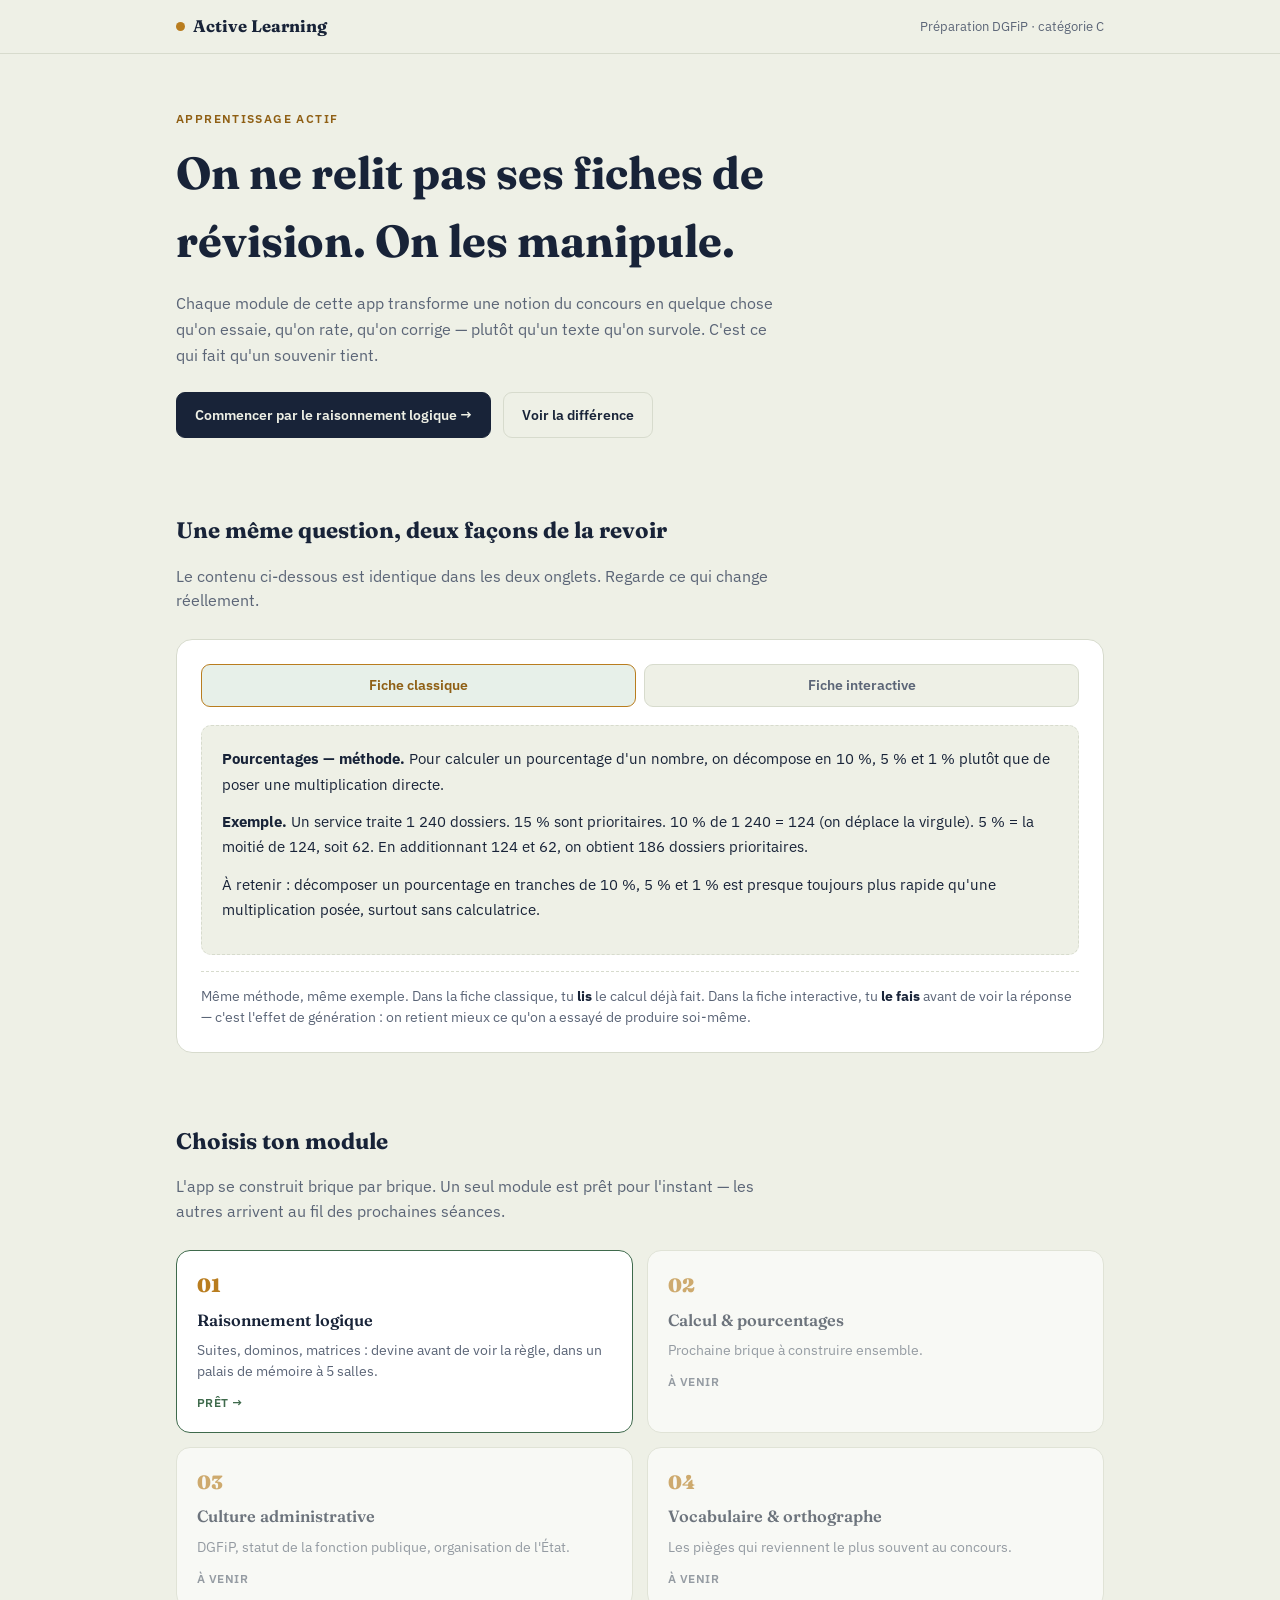
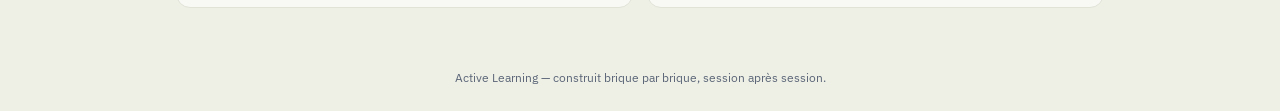
==== index.html @ bb8fb8f9 "Ajoute la page d'accueil et migre le module raisonnement logique Première brique de l'app : accueil " ====
<!doctype html>
<html lang="fr">
<head>
<meta charset="UTF-8">
<meta name="viewport" content="width=device-width, initial-scale=1.0">
<title>Active Learning — Préparation DGFiP catégorie C</title>
<link rel="stylesheet" href="https://fonts.googleapis.com/css2?family=Fraunces:opsz,wght@9..144,600;9..144,900&family=IBM+Plex+Sans:wght@400;500;600&family=IBM+Plex+Mono:wght@500;600&display=swap">
<link rel="stylesheet" href="styles/base.css">
<style>
  .hero{padding-block:56px 40px;}
  .eyebrow{font-size:.72rem; letter-spacing:.12em; text-transform:uppercase; color:var(--gold-deep); font-weight:600;}
  .hero h1{font-size:clamp(2rem,5vw,2.8rem); margin-block:12px 14px; font-weight:700;}
  .hero p{color:var(--ink-soft); max-width:60ch; font-size:1.02rem; line-height:1.6; margin-bottom:24px;}
  .hero-actions{display:flex; gap:12px; flex-wrap:wrap;}

  section{padding-block:36px;}
  section > h2{font-size:1.4rem; margin-bottom:8px;}
  section > .lead{color:var(--ink-soft); max-width:62ch; margin-bottom:26px; line-height:1.55;}

  /* ---- démonstration interactive ---- */
  .demo{background:var(--raised); border:1px solid var(--line); border-radius:16px; padding:24px;}
  .demo-tabs{display:flex; gap:8px; margin-bottom:18px;}
  .demo-tab{
    flex:1; text-align:center; padding:10px 12px; border-radius:9px; cursor:pointer;
    font-weight:600; font-size:.88rem; border:1.5px solid var(--line); background:var(--paper); color:var(--ink-soft);
  }
  .demo-tab.active{border-color:var(--gold); color:var(--gold-deep); background:var(--sage-bg);}
  .demo-pane{display:none;}
  .demo-pane.active{display:block;}

  .fiche-classique p{margin:0 0 12px; color:var(--ink); font-size:.96rem; line-height:1.65;}
  .fiche-classique{background:var(--paper); border:1px dashed var(--line); border-radius:10px; padding:20px;}

  .fiche-interactive{background:var(--paper); border:1px solid var(--line); border-radius:10px; padding:20px; display:flex; flex-direction:column; gap:14px;}
  .fiche-interactive .q{font-size:.96rem; line-height:1.55;}
  .fiche-interactive .q b{font-weight:700;}
  .guess-row{display:flex; gap:8px; flex-wrap:wrap;}
  .guess-row input{
    font-family:"IBM Plex Mono",monospace; font-size:1rem; border:1.5px solid var(--line);
    border-radius:8px; padding:9px 12px; width:11ch; background:var(--raised); color:var(--ink);
  }
  .verdict{font-size:.86rem; font-weight:600; border-radius:8px; padding:9px 12px; display:none; align-items:center; gap:8px;}
  .verdict.show{display:flex;}
  .verdict.ok{background:var(--sage-bg); color:var(--sage);}
  .verdict.ko{background:var(--brick-bg); color:var(--brick);}
  .steps-calc{display:none; flex-direction:column; gap:4px; font-family:"IBM Plex Mono",monospace; font-size:.84rem;}
  .steps-calc.show{display:flex;}
  .steps-calc .line{display:flex; justify-content:space-between; gap:12px; border-bottom:1px dotted var(--line); padding-block:3px;}
  .steps-calc .line.total{font-weight:700; color:var(--ink); border-bottom:none;}
  .demo-caption{margin-top:16px; font-size:.86rem; color:var(--ink-soft); border-top:1px dashed var(--line); padding-top:14px;}
  .demo-caption b{color:var(--ink);}

  /* ---- modules ---- */
  .modules{display:grid; grid-template-columns:1fr; gap:14px;}
  @media(min-width:640px){ .modules{grid-template-columns:1fr 1fr;} }
  .module{
    padding:20px; display:flex; flex-direction:column; gap:8px; text-decoration:none; color:inherit;
    transition:border-color .15s;
  }
  .module .m-num{font-family:"Fraunces",serif; font-weight:900; color:var(--gold); font-size:1.2rem;}
  .module h3{font-size:1.02rem; font-weight:600;}
  .module p{margin:0; color:var(--ink-soft); font-size:.88rem; line-height:1.5;}
  .module .status{font-size:.72rem; font-weight:600; letter-spacing:.04em; text-transform:uppercase; margin-top:4px;}
  .module.ready{border-color:var(--sage); cursor:pointer;}
  .module.ready:hover{border-color:var(--gold);}
  .module.ready .status{color:var(--sage);}
  .module.soon{opacity:.6; cursor:default;}
  .module.soon .status{color:var(--ink-soft);}

  footer.note{color:var(--ink-soft); font-size:.78rem; text-align:center; padding-block:24px;}
</style>
</head>
<body>

<header class="app-nav">
  <div class="wrap row">
    <span class="brand"><span class="dot"></span> Active Learning</span>
    <span class="crumb">Préparation DGFiP · catégorie C</span>
  </div>
</header>

<div class="wrap">

  <section class="hero">
    <div class="eyebrow">Apprentissage actif</div>
    <h1>On ne relit pas ses fiches de révision. On les manipule.</h1>
    <p>Chaque module de cette app transforme une notion du concours en quelque chose qu'on essaie, qu'on rate, qu'on corrige — plutôt qu'un texte qu'on survole. C'est ce qui fait qu'un souvenir tient.</p>
    <div class="hero-actions">
      <a class="btn btn-primary" href="raisonnement/index.html">Commencer par le raisonnement logique →</a>
      <a class="btn btn-ghost" href="#demo">Voir la différence</a>
    </div>
  </section>

  <section id="demo">
    <h2>Une même question, deux façons de la revoir</h2>
    <p class="lead">Le contenu ci-dessous est identique dans les deux onglets. Regarde ce qui change réellement.</p>

    <div class="demo">
      <div class="demo-tabs">
        <div class="demo-tab active" id="tab-classique" onclick="showTab('classique')">Fiche classique</div>
        <div class="demo-tab" id="tab-interactive" onclick="showTab('interactive')">Fiche interactive</div>
      </div>

      <div class="demo-pane active" id="pane-classique">
        <div class="fiche-classique">
          <p><strong>Pourcentages — méthode.</strong> Pour calculer un pourcentage d'un nombre, on décompose en 10 %, 5 % et 1 % plutôt que de poser une multiplication directe.</p>
          <p><strong>Exemple.</strong> Un service traite 1 240 dossiers. 15 % sont prioritaires. 10 % de 1 240 = 124 (on déplace la virgule). 5 % = la moitié de 124, soit 62. En additionnant 124 et 62, on obtient 186 dossiers prioritaires.</p>
          <p>À retenir : décomposer un pourcentage en tranches de 10 %, 5 % et 1 % est presque toujours plus rapide qu'une multiplication posée, surtout sans calculatrice.</p>
        </div>
      </div>

      <div class="demo-pane" id="pane-interactive">
        <div class="fiche-interactive">
          <p class="q">Un service traite <b>1 240</b> dossiers ce mois-ci. <b>15 %</b> sont classés prioritaires. Combien de dossiers sont prioritaires ?</p>
          <div class="guess-row">
            <input type="number" id="demo-input" aria-label="Ta réponse" placeholder="?">
            <button class="btn btn-primary" onclick="checkDemo()">Vérifier</button>
          </div>
          <div class="verdict" id="demo-verdict"></div>
          <div class="steps-calc" id="demo-steps">
            <div class="line"><span>10 % de 1 240 (on déplace la virgule)</span><span>124</span></div>
            <div class="line"><span>5 % de 1 240 (moitié de 124)</span><span>62</span></div>
            <div class="line total"><span>15 % = 124 + 62</span><span>186 dossiers</span></div>
          </div>
        </div>
      </div>

      <div class="demo-caption">Même méthode, même exemple. Dans la fiche classique, tu <b>lis</b> le calcul déjà fait. Dans la fiche interactive, tu <b>le fais</b> avant de voir la réponse — c'est l'effet de génération : on retient mieux ce qu'on a essayé de produire soi-même.</div>
    </div>
  </section>

  <section>
    <h2>Choisis ton module</h2>
    <p class="lead">L'app se construit brique par brique. Un seul module est prêt pour l'instant — les autres arrivent au fil des prochaines séances.</p>
    <div class="modules">
      <a class="module card ready" href="raisonnement/index.html">
        <span class="m-num">01</span>
        <h3>Raisonnement logique</h3>
        <p>Suites, dominos, matrices : devine avant de voir la règle, dans un palais de mémoire à 5 salles.</p>
        <span class="status">Prêt →</span>
      </a>
      <div class="module card soon">
        <span class="m-num">02</span>
        <h3>Calcul &amp; pourcentages</h3>
        <p>Prochaine brique à construire ensemble.</p>
        <span class="status">À venir</span>
      </div>
      <div class="module card soon">
        <span class="m-num">03</span>
        <h3>Culture administrative</h3>
        <p>DGFiP, statut de la fonction publique, organisation de l'État.</p>
        <span class="status">À venir</span>
      </div>
      <div class="module card soon">
        <span class="m-num">04</span>
        <h3>Vocabulaire &amp; orthographe</h3>
        <p>Les pièges qui reviennent le plus souvent au concours.</p>
        <span class="status">À venir</span>
      </div>
    </div>
  </section>

</div>

<footer class="note">Active Learning — construit brique par brique, session après session.</footer>

<script>
  function showTab(name){
    document.getElementById('tab-classique').classList.toggle('active', name === 'classique');
    document.getElementById('tab-interactive').classList.toggle('active', name === 'interactive');
    document.getElementById('pane-classique').classList.toggle('active', name === 'classique');
    document.getElementById('pane-interactive').classList.toggle('active', name === 'interactive');
  }
  function checkDemo(){
    var input = document.getElementById('demo-input');
    var val = parseInt(input.value, 10);
    var ok = val === 186;
    var verdict = document.getElementById('demo-verdict');
    verdict.className = 'verdict show ' + (ok ? 'ok' : 'ko');
    verdict.textContent = ok ? 'Exact — 186 dossiers.' : 'Pas tout à fait. Regarde le détail ci-dessous.';
    document.getElementById('demo-steps').classList.add('show');
  }
</script>
</body>
</html>
---- styles/base.css ----
/* Active Learning — design partagé entre toutes les pages de l'app */

:root{
  --paper:#eef0e6;
  --raised:#ffffff;
  --ink:#182338;
  --ink-soft:#5b6577;
  --gold:#b97d1f;
  --gold-deep:#8f5f14;
  --sage:#3f6a4c;
  --sage-bg:#e7f0e9;
  --brick:#a23f2c;
  --brick-bg:#f5e6e2;
  --line:#d7dbcd;
  --focus:#2f4d8f;
}
@media (prefers-color-scheme: dark){
  :root{
    --paper:#12161f;
    --raised:#1b212d;
    --ink:#eef0e6;
    --ink-soft:#9aa3b5;
    --gold:#e0a53f;
    --gold-deep:#f0bc63;
    --sage:#7fc294;
    --sage-bg:#1b2b21;
    --brick:#e88b73;
    --brick-bg:#332019;
    --line:#2b3342;
    --focus:#7fa0e6;
  }
}

*{box-sizing:border-box;}
html,body{margin:0;}
body{
  background:var(--paper);
  color:var(--ink);
  font-family:"IBM Plex Sans",system-ui,sans-serif;
  line-height:1.5;
}
h1,h2,h3{font-family:"Fraunces",Georgia,serif;text-wrap:balance;margin:0;}
.nums{font-family:"IBM Plex Mono",ui-monospace,monospace;font-variant-numeric:tabular-nums;}
img{max-width:100%;}

.wrap{max-width:960px; margin-inline:auto; padding-inline:16px;}

a{color:inherit;}
:focus-visible{outline:2.5px solid var(--focus); outline-offset:2px;}

/* ---- top nav shared across pages ---- */
header.app-nav{
  position:sticky; top:0; z-index:30;
  background:var(--paper);
  border-bottom:1px solid var(--line);
  padding-block:14px;
}
header.app-nav .row{
  display:flex; align-items:center; justify-content:space-between; gap:12px; flex-wrap:wrap;
}
header.app-nav .brand{
  font-family:"Fraunces",serif; font-weight:700; font-size:1.05rem; text-decoration:none; color:var(--ink);
  display:flex; align-items:center; gap:8px;
}
header.app-nav .brand .dot{width:9px;height:9px;border-radius:50%;background:var(--gold);}
header.app-nav .crumb{font-size:.82rem; color:var(--ink-soft); text-decoration:none; display:flex; align-items:center; gap:6px;}
header.app-nav .crumb:hover{color:var(--gold-deep);}

/* ---- shared buttons ---- */
.btn{
  display:inline-flex; align-items:center; gap:8px;
  font-family:"IBM Plex Sans",sans-serif; font-weight:600; font-size:.9rem;
  border-radius:9px; padding:11px 18px; cursor:pointer; text-decoration:none;
  border:1.5px solid transparent;
}
.btn-primary{background:var(--ink); color:var(--paper); border-color:var(--ink);}
.btn-primary:hover{background:var(--gold-deep); border-color:var(--gold-deep);}
.btn-ghost{background:transparent; color:var(--ink); border-color:var(--line);}
.btn-ghost:hover{border-color:var(--gold);}

/* ---- shared card ---- */
.card{
  background:var(--raised); border:1px solid var(--line); border-radius:14px;
}
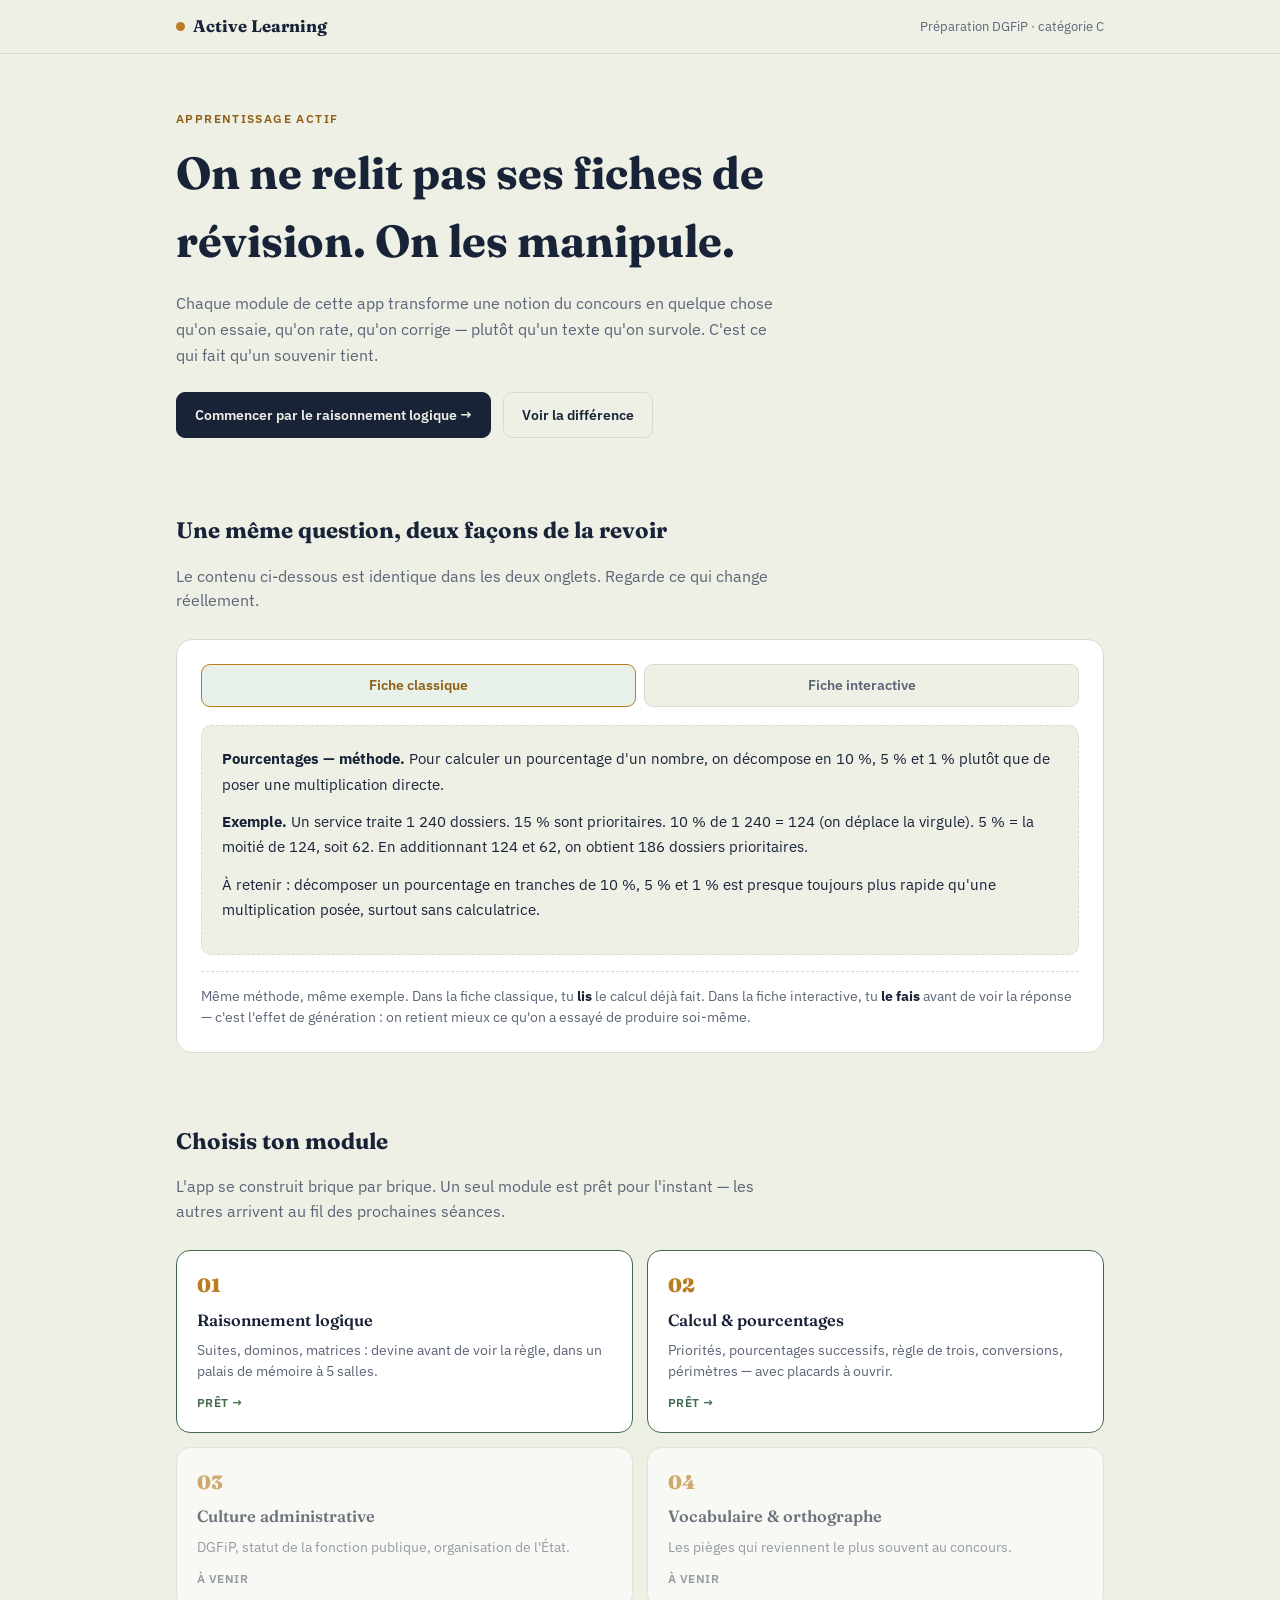
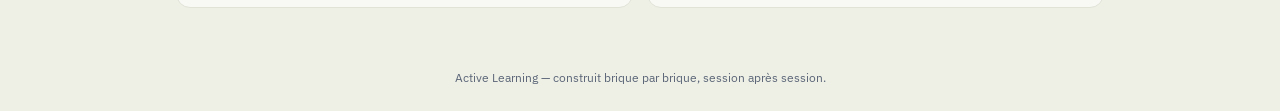
==== commit 5d700f0e: "Ajoute le module Calcul avec placards et micro-interactions Cinq salles (priorités, % successifs, rè" ====
--- a/index.html
+++ b/index.html
@@ -139,12 +139,12 @@
         <p>Suites, dominos, matrices : devine avant de voir la règle, dans un palais de mémoire à 5 salles.</p>
         <span class="status">Prêt →</span>
       </a>
-      <div class="module card soon">
+      <a class="module card ready" href="calcul/index.html">
         <span class="m-num">02</span>
         <h3>Calcul &amp; pourcentages</h3>
-        <p>Prochaine brique à construire ensemble.</p>
-        <span class="status">À venir</span>
-      </div>
+        <p>Priorités, pourcentages successifs, règle de trois, conversions, périmètres — avec placards à ouvrir.</p>
+        <span class="status">Prêt →</span>
+      </a>
       <div class="module card soon">
         <span class="m-num">03</span>
         <h3>Culture administrative</h3>
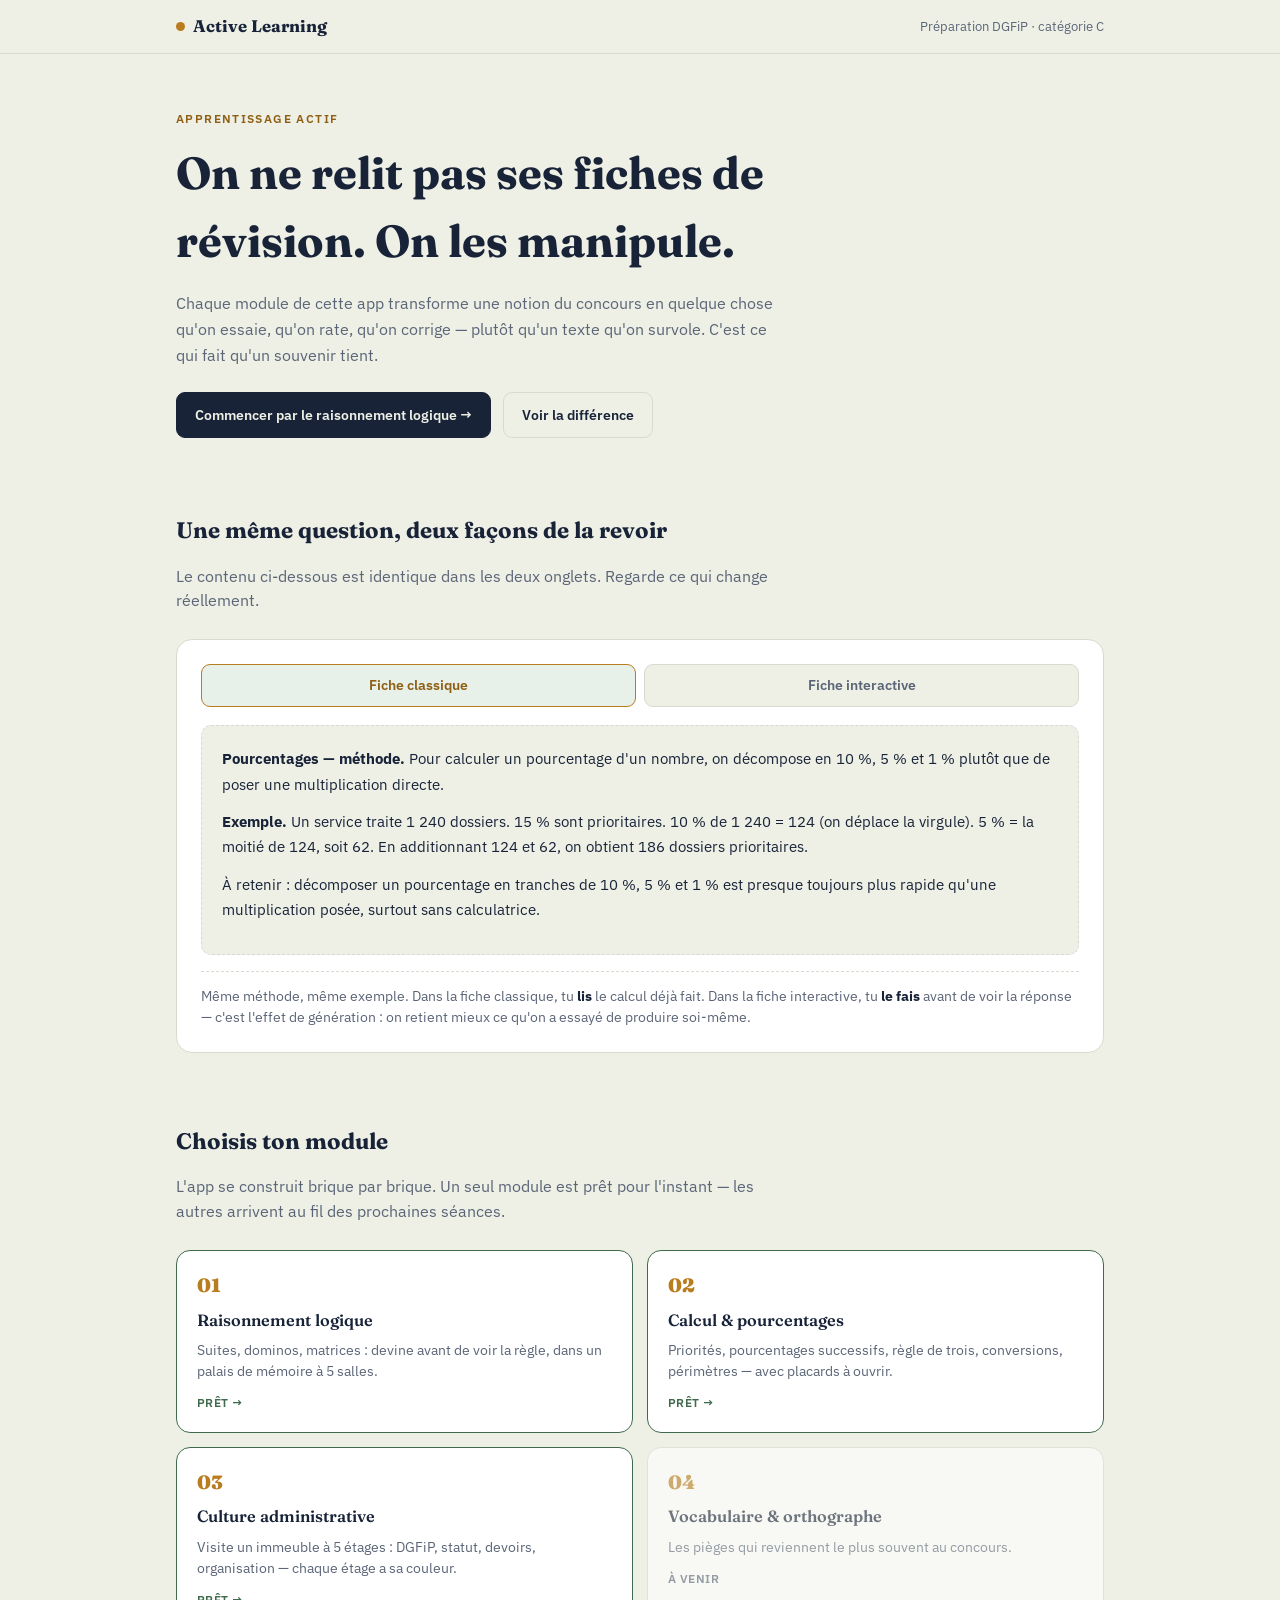
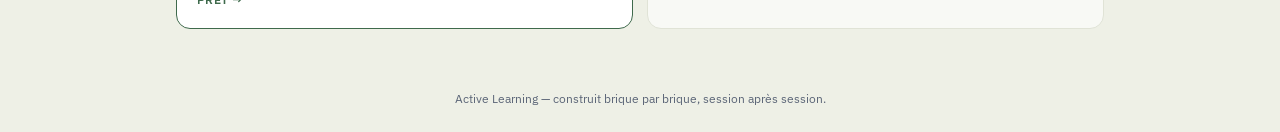
==== commit 8ecfafc1: "Ajoute le module Culture administrative, format immeuble à visiter Rupture volontaire avec le modèle" ====
--- a/index.html
+++ b/index.html
@@ -145,12 +145,12 @@
         <p>Priorités, pourcentages successifs, règle de trois, conversions, périmètres — avec placards à ouvrir.</p>
         <span class="status">Prêt →</span>
       </a>
-      <div class="module card soon">
+      <a class="module card ready" href="culture/index.html">
         <span class="m-num">03</span>
         <h3>Culture administrative</h3>
-        <p>DGFiP, statut de la fonction publique, organisation de l'État.</p>
-        <span class="status">À venir</span>
-      </div>
+        <p>Visite un immeuble à 5 étages : DGFiP, statut, devoirs, organisation — chaque étage a sa couleur.</p>
+        <span class="status">Prêt →</span>
+      </a>
       <div class="module card soon">
         <span class="m-num">04</span>
         <h3>Vocabulaire &amp; orthographe</h3>
--- a/styles/base.css
+++ b/styles/base.css
@@ -13,6 +13,8 @@
   --brick-bg:#f5e6e2;
   --line:#d7dbcd;
   --focus:#2f4d8f;
+  --plum:#6d4a7a;
+  --plum-bg:#ece4ee;
 }
 @media (prefers-color-scheme: dark){
   :root{
@@ -28,6 +30,8 @@
     --brick-bg:#332019;
     --line:#2b3342;
     --focus:#7fa0e6;
+    --plum:#c294d1;
+    --plum-bg:#2a1f30;
   }
 }
 
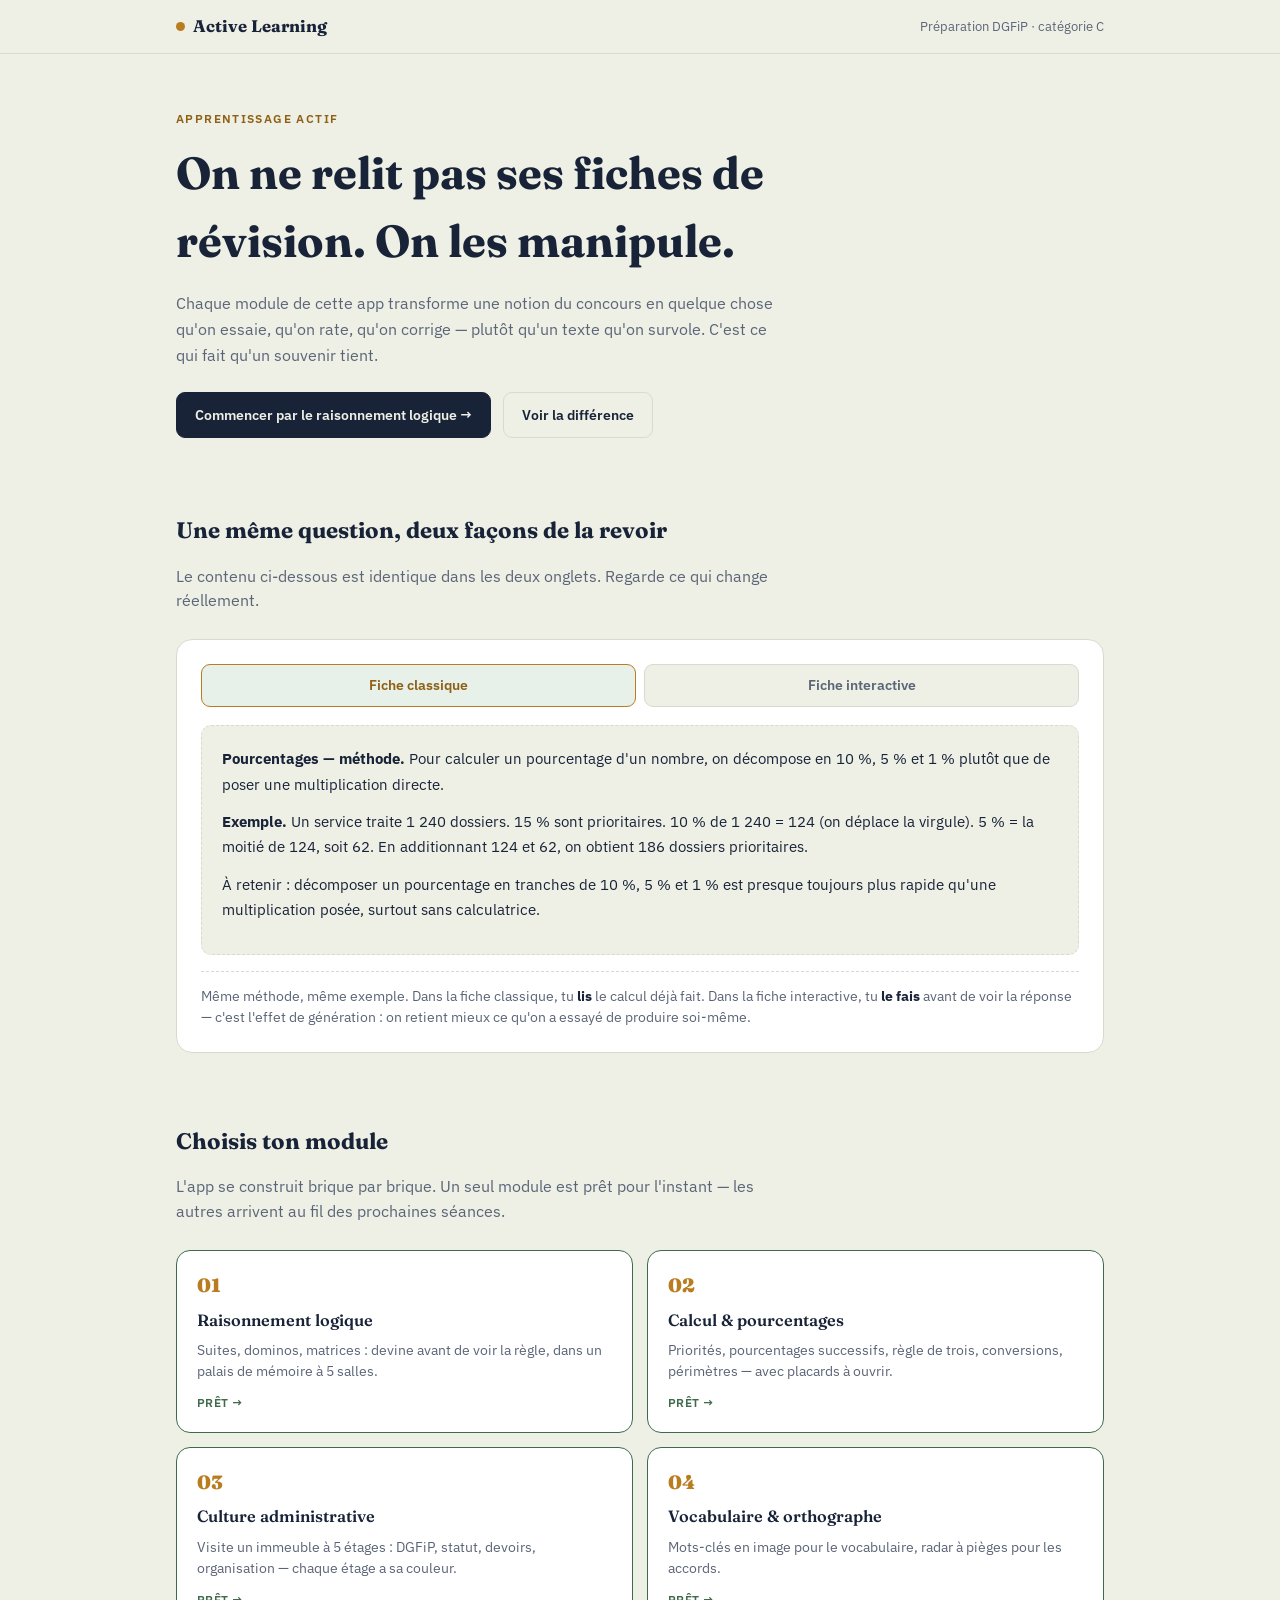
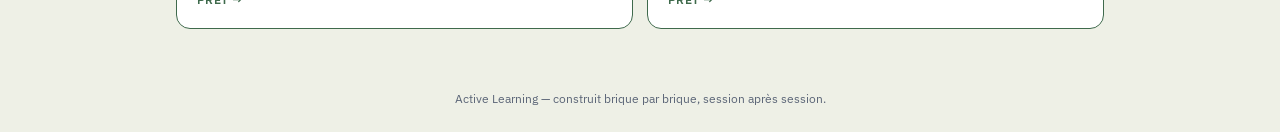
==== commit de90b455: "Ajoute le module Vocabulaire & orthographe Deux ailes avec des techniques distinctes adaptées à chaq" ====
--- a/index.html
+++ b/index.html
@@ -151,12 +151,12 @@
         <p>Visite un immeuble à 5 étages : DGFiP, statut, devoirs, organisation — chaque étage a sa couleur.</p>
         <span class="status">Prêt →</span>
       </a>
-      <div class="module card soon">
+      <a class="module card ready" href="vocabulaire/index.html">
         <span class="m-num">04</span>
         <h3>Vocabulaire &amp; orthographe</h3>
-        <p>Les pièges qui reviennent le plus souvent au concours.</p>
-        <span class="status">À venir</span>
-      </div>
+        <p>Mots-clés en image pour le vocabulaire, radar à pièges pour les accords.</p>
+        <span class="status">Prêt →</span>
+      </a>
     </div>
   </section>
 
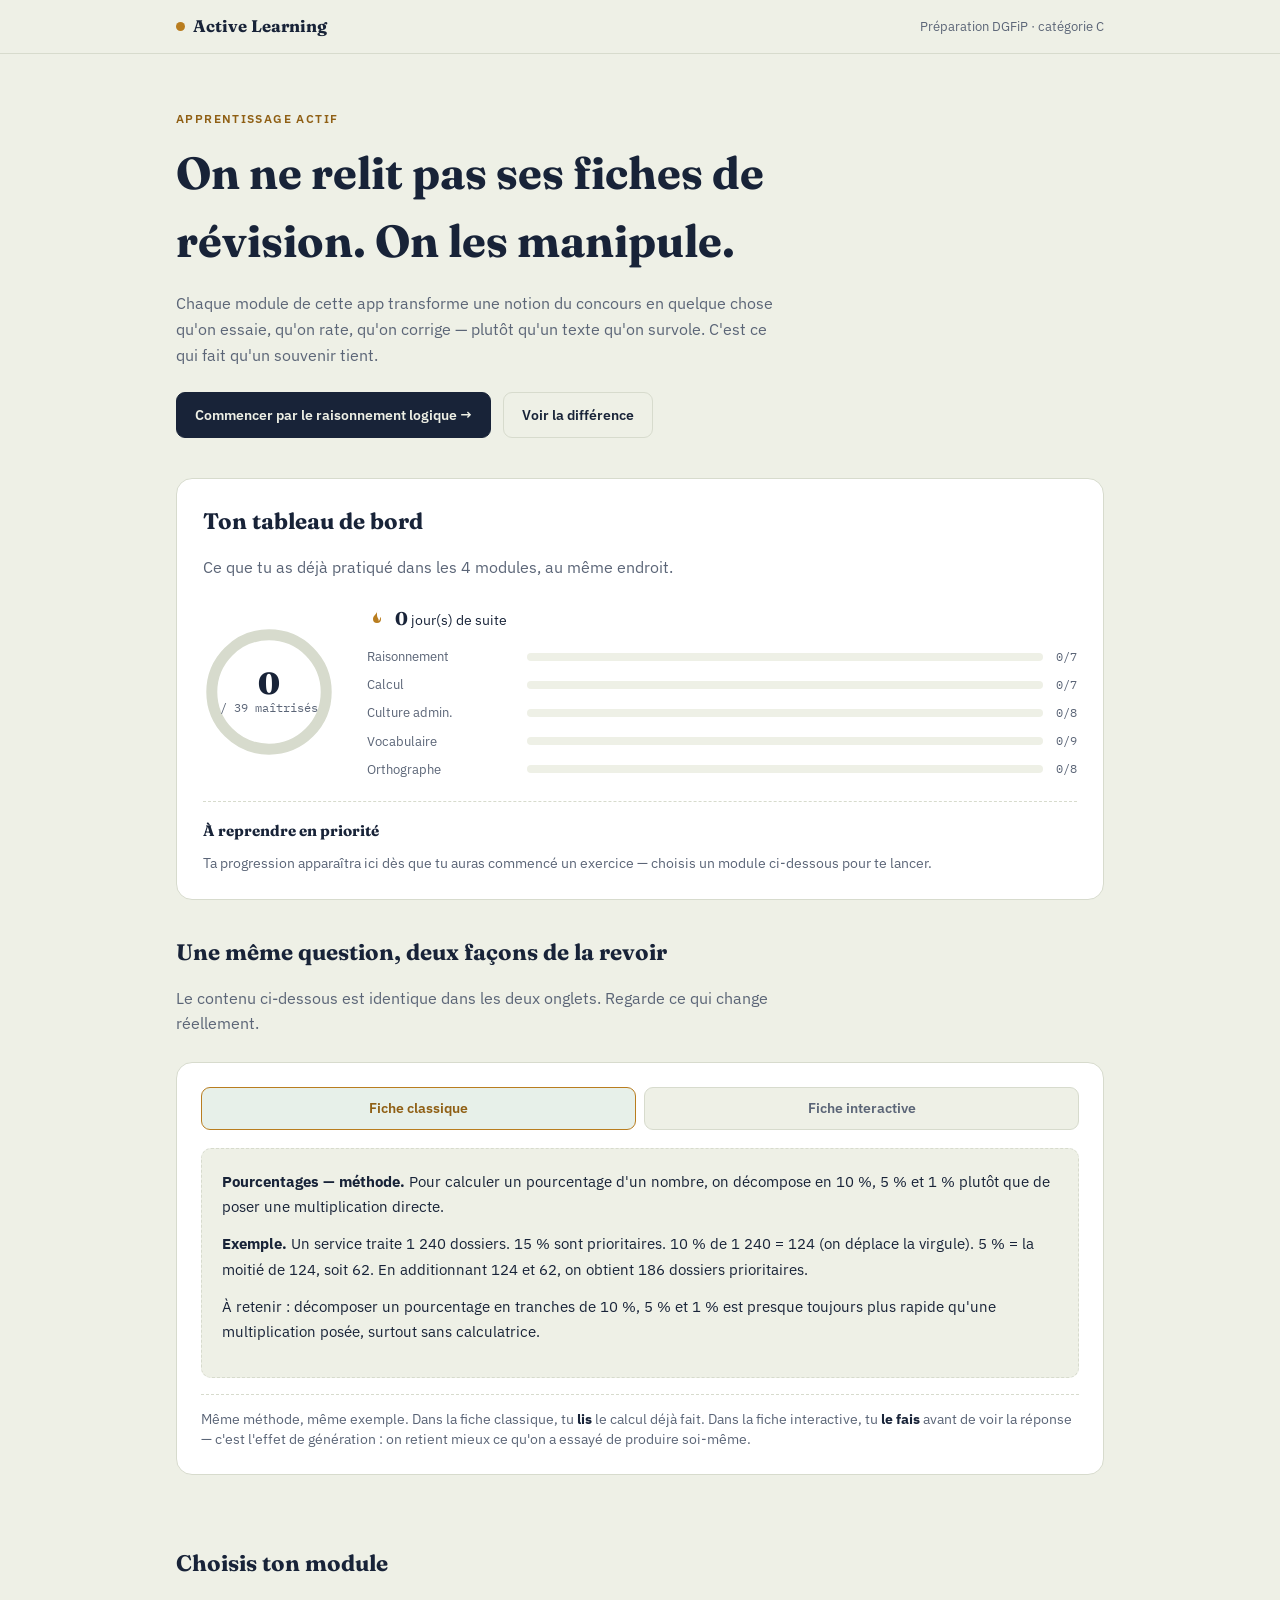
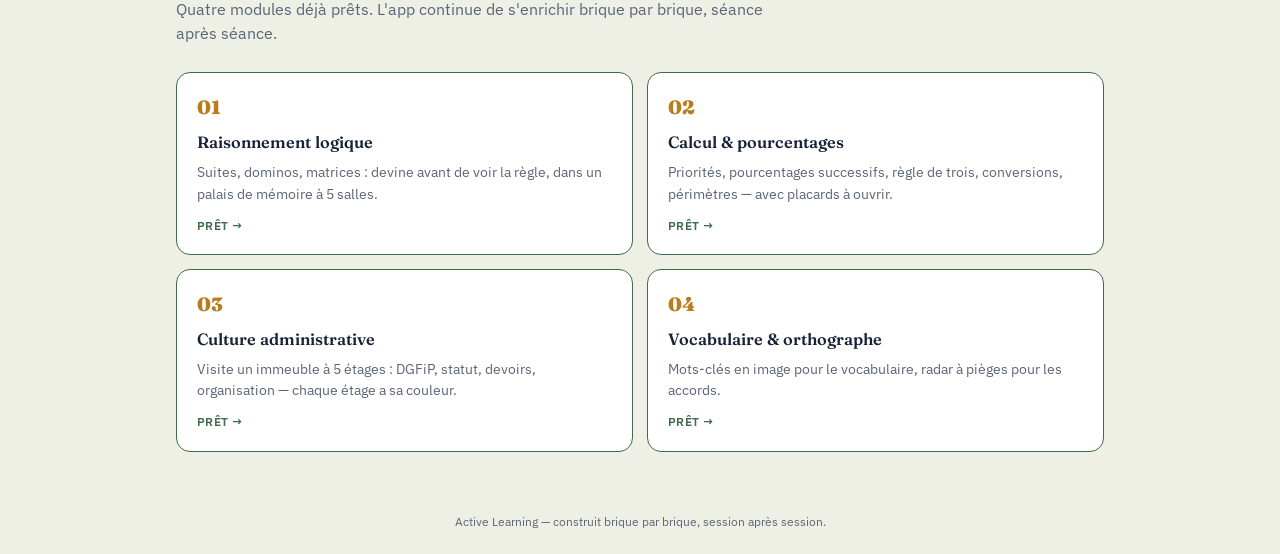
==== commit 7c7741a9: "Ajoute un tableau de bord sur l'accueil Agrège la progression des 4 modules (39 exercices trackés au" ====
--- a/index.html
+++ b/index.html
@@ -68,6 +68,45 @@
   .module.soon .status{color:var(--ink-soft);}
 
   footer.note{color:var(--ink-soft); font-size:.78rem; text-align:center; padding-block:24px;}
+
+  /* ---- tableau de bord ---- */
+  .dashboard{background:var(--raised); border:1px solid var(--line); border-radius:16px; padding:26px;}
+  .dash-top{display:flex; gap:32px; flex-wrap:wrap; align-items:center; margin-bottom:22px;}
+
+  .ring-wrap{position:relative; width:132px; height:132px; flex:none;}
+  .ring{width:132px; height:132px; transform:rotate(-90deg);}
+  .ring-track{fill:none; stroke:var(--line); stroke-width:10;}
+  .ring-fill{fill:none; stroke:var(--gold); stroke-width:10; stroke-linecap:round; stroke-dasharray:326.7; stroke-dashoffset:326.7; transition:stroke-dashoffset 1s cubic-bezier(.3,.9,.3,1);}
+  .ring-center{position:absolute; inset:0; display:flex; flex-direction:column; align-items:center; justify-content:center;}
+  .ring-value{font-family:"Fraunces",serif; font-weight:900; font-size:1.9rem; color:var(--ink); line-height:1;}
+  .ring-total{font-size:.74rem; color:var(--ink-soft); font-family:"IBM Plex Mono",monospace;}
+
+  .dash-stats{flex:1; min-width:220px; display:flex; flex-direction:column; gap:14px;}
+  .streak-line{display:flex; align-items:center; gap:8px; font-size:.9rem; color:var(--ink);}
+  .streak-line svg{color:var(--gold); flex:none;}
+  .streak-line b{font-family:"Fraunces",serif; font-size:1.15rem;}
+
+  .module-bars{display:flex; flex-direction:column; gap:9px;}
+  .bar-row{display:flex; align-items:center; gap:10px; text-decoration:none; color:inherit;}
+  .bar-row .bar-label{font-size:.8rem; width:150px; flex:none; color:var(--ink-soft);}
+  .bar-row:hover .bar-label{color:var(--gold-deep);}
+  .bar-track{flex:1; height:8px; background:var(--paper); border-radius:99px; overflow:hidden;}
+  .bar-fill{height:100%; background:var(--gold); border-radius:99px; transition:width .8s cubic-bezier(.3,.9,.3,1); width:0%;}
+  .bar-row .bar-frac{font-size:.76rem; font-family:"IBM Plex Mono",monospace; color:var(--ink-soft); width:3.5ch; text-align:right; flex:none;}
+
+  .priority-block{border-top:1px dashed var(--line); padding-top:18px;}
+  .priority-block h3{font-size:.95rem; margin-bottom:10px;}
+  .priority-list{display:flex; flex-direction:column; gap:7px;}
+  .priority-item{
+    display:flex; justify-content:space-between; align-items:center; gap:10px;
+    background:var(--paper); border:1px solid var(--line); border-radius:8px;
+    padding:8px 12px; font-size:.84rem; text-decoration:none; color:var(--ink);
+  }
+  .priority-item:hover{border-color:var(--brick);}
+  .priority-item .mod-tag{font-size:.68rem; text-transform:uppercase; letter-spacing:.05em; color:var(--brick); font-weight:700; flex:none;}
+  .priority-item .go-arrow{color:var(--ink-soft); flex:none;}
+  .dash-empty, .dash-done{font-size:.86rem; color:var(--ink-soft); line-height:1.5;}
+  .dash-done{color:var(--sage); font-weight:600;}
 </style>
 </head>
 <body>
@@ -88,6 +127,34 @@
     <div class="hero-actions">
       <a class="btn btn-primary" href="raisonnement/index.html">Commencer par le raisonnement logique →</a>
       <a class="btn btn-ghost" href="#demo">Voir la différence</a>
+    </div>
+  </section>
+
+  <section class="dashboard" id="dashboard">
+    <h2>Ton tableau de bord</h2>
+    <p class="lead">Ce que tu as déjà pratiqué dans les 4 modules, au même endroit.</p>
+    <div class="dash-top">
+      <div class="ring-wrap">
+        <svg class="ring" viewBox="0 0 120 120">
+          <circle class="ring-track" cx="60" cy="60" r="52"></circle>
+          <circle class="ring-fill" id="ring-fill" cx="60" cy="60" r="52"></circle>
+        </svg>
+        <div class="ring-center">
+          <div class="ring-value" id="ring-value">0</div>
+          <div class="ring-total" id="ring-total">/ 0 maîtrisés</div>
+        </div>
+      </div>
+      <div class="dash-stats">
+        <div class="streak-line">
+          <svg width="20" height="20" viewBox="0 0 20 20" fill="none"><path d="M10 1c1 4-4 5-4 9a4 4 0 0 0 8 0c0-1.5-1-2-1-2 .5 3-1.5 4-1.5 4 1-2-1.5-3-1.5-6z" fill="currentColor"/></svg>
+          <span><b id="streak-value">0</b> jour(s) de suite</span>
+        </div>
+        <div class="module-bars" id="module-bars"></div>
+      </div>
+    </div>
+    <div class="priority-block">
+      <h3>À reprendre en priorité</h3>
+      <div class="priority-list" id="priority-list"></div>
     </div>
   </section>
 
@@ -131,7 +198,7 @@
 
   <section>
     <h2>Choisis ton module</h2>
-    <p class="lead">L'app se construit brique par brique. Un seul module est prêt pour l'instant — les autres arrivent au fil des prochaines séances.</p>
+    <p class="lead">Quatre modules déjà prêts. L'app continue de s'enrichir brique par brique, séance après séance.</p>
     <div class="modules">
       <a class="module card ready" href="raisonnement/index.html">
         <span class="m-num">01</span>
@@ -164,6 +231,7 @@
 
 <footer class="note">Active Learning — construit brique par brique, session après session.</footer>
 
+<script src="js/effects.js"></script>
 <script>
   function showTab(name){
     document.getElementById('tab-classique').classList.toggle('active', name === 'classique');
@@ -180,6 +248,90 @@
     verdict.textContent = ok ? 'Exact — 186 dossiers.' : 'Pas tout à fait. Regarde le détail ci-dessous.';
     document.getElementById('demo-steps').classList.add('show');
   }
+
+  (function buildDashboard(){
+    function safeGet(key){
+      try{ var raw = localStorage.getItem(key); return raw ? JSON.parse(raw) : {}; }catch(e){ return {}; }
+    }
+
+    var MODULES = [
+      {
+        key:'active-learning-raisonnement-v1', name:'Raisonnement', href:'raisonnement/index.html',
+        ids:[1,2,3,4,5,6,7], okValue:'mastered', anchor:function(id){ return 'room-' + id; },
+        labels:{1:'Suites nombres',2:'Suites lettres',3:'Dominos',4:'Matrices',5:'% et proportions',6:'Syllogismes',7:'Codes & combinatoire'}
+      },
+      {
+        key:'active-learning-calcul-v1', name:'Calcul', href:'calcul/index.html',
+        ids:[1,2,3,4,5,6,7], okValue:'mastered', anchor:function(id){ return 'room-' + id; },
+        labels:{1:'Priorités',2:'% successifs',3:'Règle de 3',4:'Conversions',5:'Périmètres',6:'Vitesse',7:'Fractions & PGCD'}
+      },
+      {
+        key:'active-learning-culture-v1', name:'Culture admin.', href:'culture/index.html',
+        ids:['c1','c2','c3','c4','c5','c6','c7','c8'], okValue:'known', anchor:function(id){ return 'card-' + id; },
+        labels:{c1:'Le concours',c2:'La DGFiP',c3:'Le statut',c4:'La neutralité',c5:'Ordonnateur/comptable',c6:'Les DDFiP/DRFiP',c7:'La continuité',c8:"L'égalité"}
+      },
+      {
+        key:'active-learning-vocab-v1', name:'Vocabulaire', href:'vocabulaire/index.html',
+        ids:['v1','v2','v3','v4','v5','v6','v7','v8','v9'], okValue:'known', anchor:function(id){ return 'vcard-' + id; },
+        labels:{v1:'Contribuable',v2:'TVA',v3:'Cadastre',v4:'Recouvrement',v5:'Dégrèvement',v6:'Prélèvement à la source',v7:'Exercice budgétaire',v8:"Avis d'imposition",v9:'Impôt direct/indirect'}
+      },
+      {
+        key:'active-learning-ortho-v1', name:'Orthographe', href:'vocabulaire/index.html',
+        ids:['p1','p2','p3','p4','p5','p6','p7','p8'], okValue:'known', anchor:function(id){ return 'sentence-' + id; },
+        labels:{p1:'Accord du participe passé',p2:'Ses / ces',p3:'Quand / quant',p4:'Fermé (adjectif)',p5:'Participe invariable',p6:'A / à',p7:'Bien que + subjonctif',p8:'Pluriel des noms en -al'}
+      }
+    ];
+
+    var totalItems = 0, totalMastered = 0;
+    var priorityItems = [];
+    var barsHtml = '';
+
+    MODULES.forEach(function(mod){
+      var state = safeGet(mod.key);
+      var mastered = 0;
+      mod.ids.forEach(function(id){
+        totalItems++;
+        var val = state[id];
+        if(val === mod.okValue){
+          mastered++;
+          totalMastered++;
+        } else if(val){
+          priorityItems.push({mod:mod.name, href:mod.href + '#' + mod.anchor(id), label:mod.labels[id]});
+        }
+      });
+      var pct = mod.ids.length ? Math.round((mastered / mod.ids.length) * 100) : 0;
+      barsHtml +=
+        '<a class="bar-row" href="' + mod.href + '">' +
+          '<span class="bar-label">' + mod.name + '</span>' +
+          '<span class="bar-track"><span class="bar-fill" style="width:' + pct + '%"></span></span>' +
+          '<span class="bar-frac">' + mastered + '/' + mod.ids.length + '</span>' +
+        '</a>';
+    });
+
+    document.getElementById('module-bars').innerHTML = barsHtml;
+
+    var pctTotal = totalItems ? totalMastered / totalItems : 0;
+    var circumference = 326.7;
+    document.getElementById('ring-fill').style.strokeDashoffset = circumference * (1 - pctTotal);
+    AL.countUp(document.getElementById('ring-value'), totalMastered, 900);
+    document.getElementById('ring-total').textContent = '/ ' + totalItems + ' maîtrisés';
+
+    document.getElementById('streak-value').textContent = AL.getStreak();
+
+    var list = document.getElementById('priority-list');
+    if(totalMastered === 0 && priorityItems.length === 0){
+      list.innerHTML = '<div class="dash-empty">Ta progression apparaîtra ici dès que tu auras commencé un exercice — choisis un module ci-dessous pour te lancer.</div>';
+    } else if(priorityItems.length === 0){
+      list.innerHTML = '<div class="dash-done">Rien à revoir pour l\'instant. Reviens dans quelques jours pour vérifier que ça tient toujours.</div>';
+    } else {
+      list.innerHTML = priorityItems.map(function(item){
+        return '<a class="priority-item" href="' + item.href + '">' +
+          '<span><span class="mod-tag">' + item.mod + '</span> ' + item.label + '</span>' +
+          '<span class="go-arrow">→</span>' +
+        '</a>';
+      }).join('');
+    }
+  })();
 </script>
 </body>
 </html>
--- a/styles/base.css
+++ b/styles/base.css
@@ -15,6 +15,8 @@
   --focus:#2f4d8f;
   --plum:#6d4a7a;
   --plum-bg:#ece4ee;
+  --teal:#2d6e6b;
+  --teal-bg:#e2eeed;
 }
 @media (prefers-color-scheme: dark){
   :root{
@@ -32,6 +34,8 @@
     --focus:#7fa0e6;
     --plum:#c294d1;
     --plum-bg:#2a1f30;
+    --teal:#6fc0bc;
+    --teal-bg:#1a2b2a;
   }
 }
 
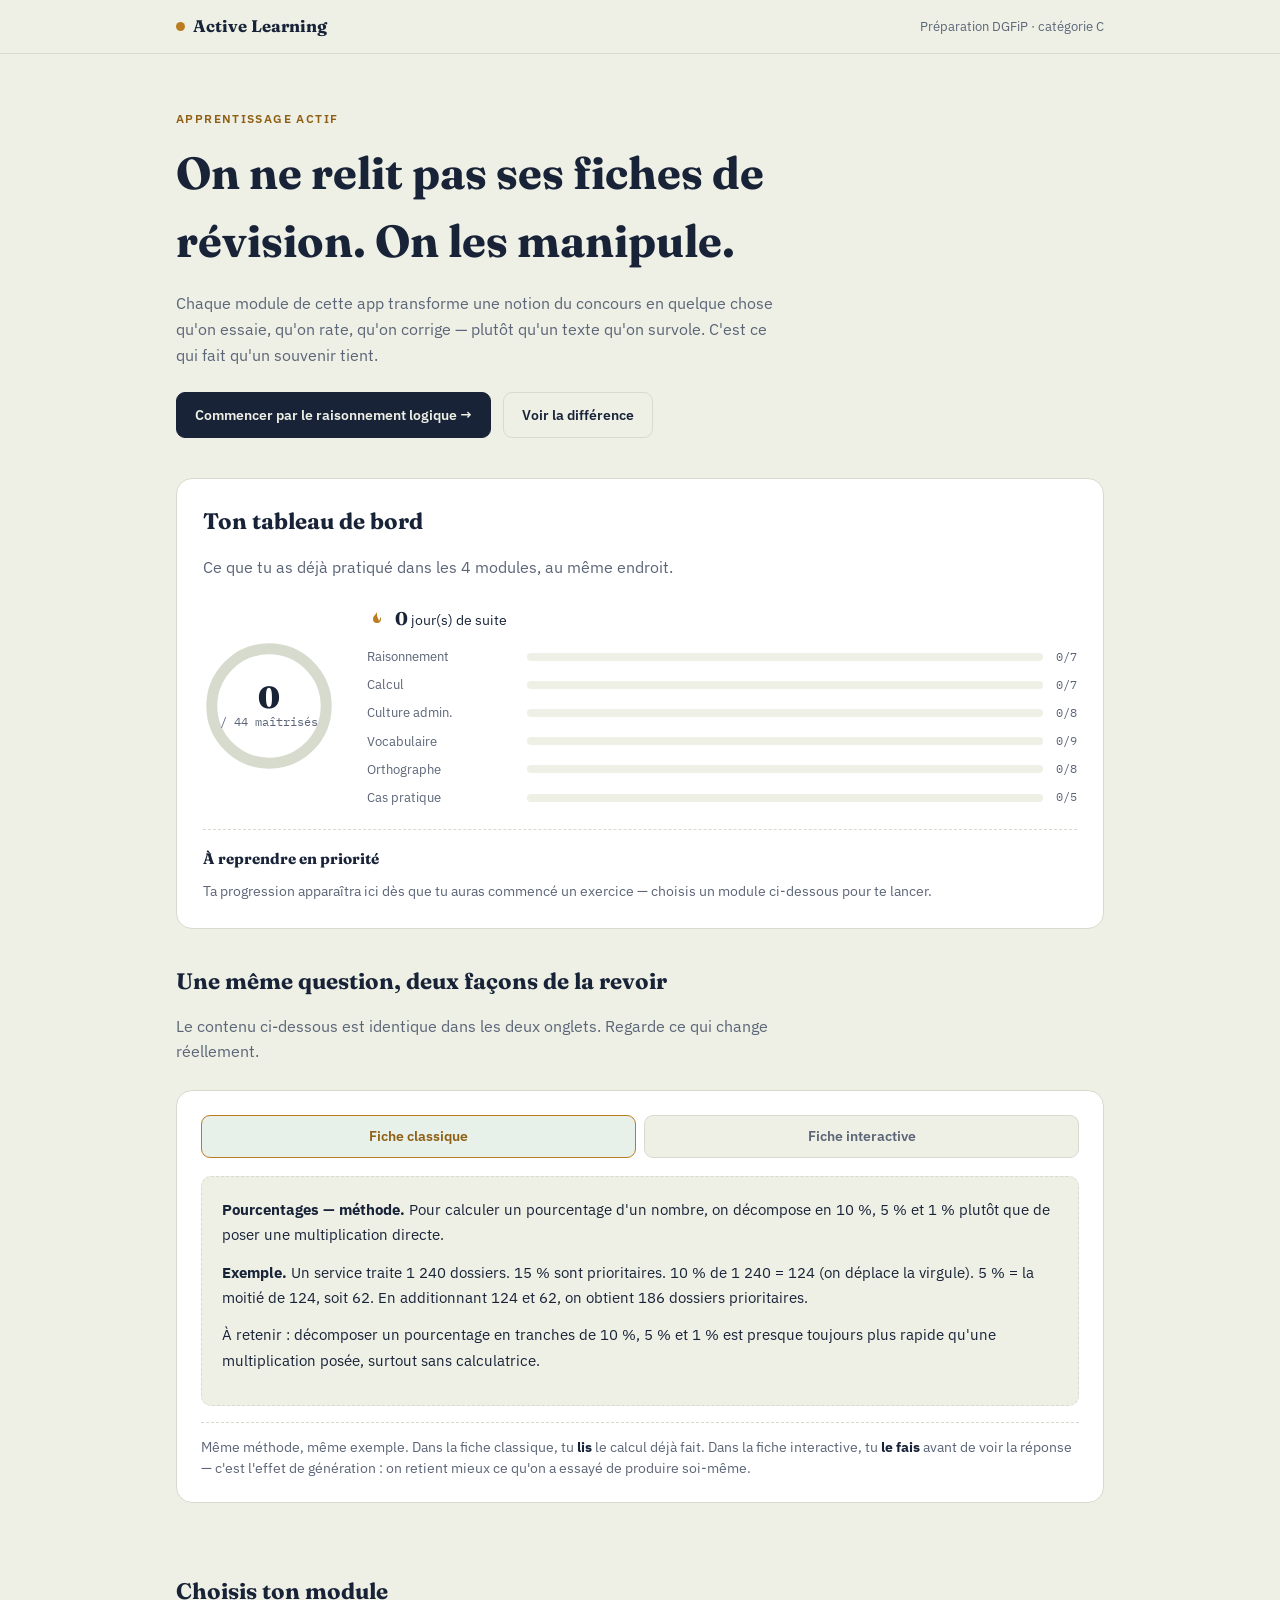
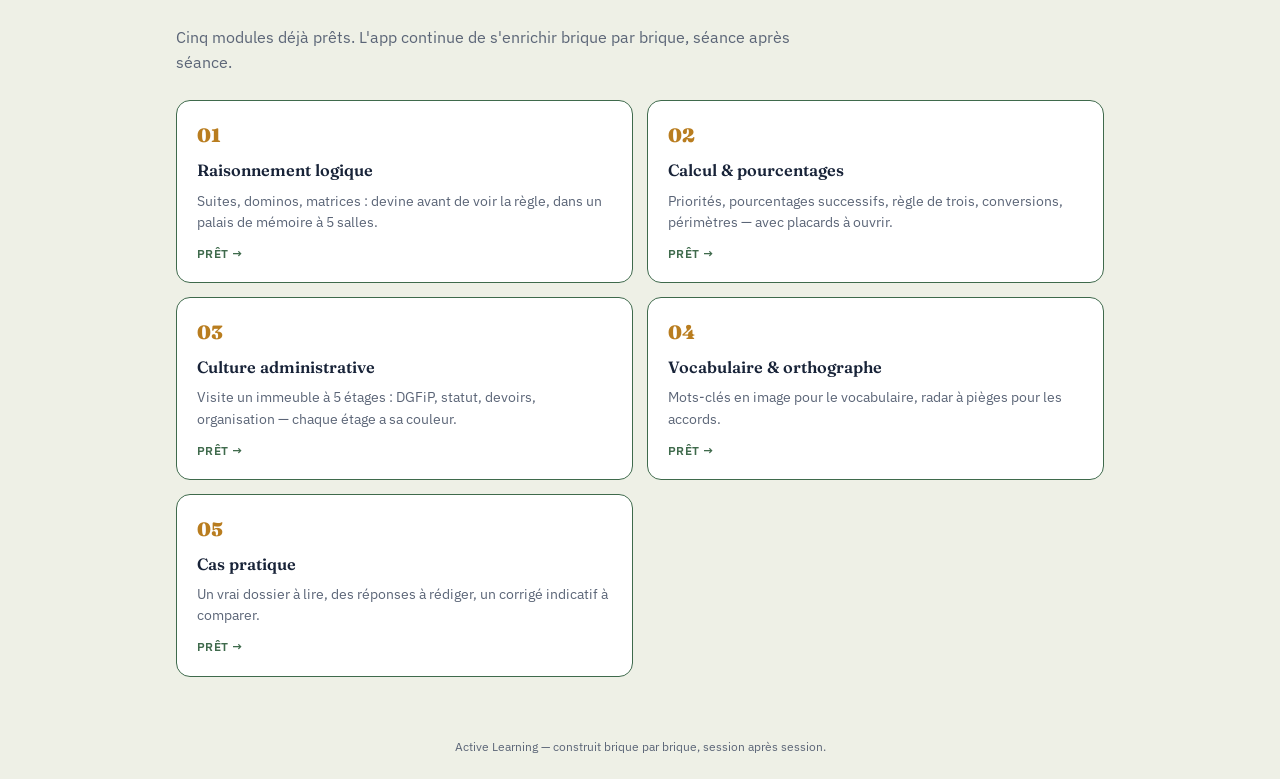
==== commit bf7d4537: "Ajoute le module 5 : Cas pratique Un vrai dossier (note de service, tableau de fréquentation, courri" ====
--- a/index.html
+++ b/index.html
@@ -198,7 +198,7 @@
 
   <section>
     <h2>Choisis ton module</h2>
-    <p class="lead">Quatre modules déjà prêts. L'app continue de s'enrichir brique par brique, séance après séance.</p>
+    <p class="lead">Cinq modules déjà prêts. L'app continue de s'enrichir brique par brique, séance après séance.</p>
     <div class="modules">
       <a class="module card ready" href="raisonnement/index.html">
         <span class="m-num">01</span>
@@ -222,6 +222,12 @@
         <span class="m-num">04</span>
         <h3>Vocabulaire &amp; orthographe</h3>
         <p>Mots-clés en image pour le vocabulaire, radar à pièges pour les accords.</p>
+        <span class="status">Prêt →</span>
+      </a>
+      <a class="module card ready" href="cas-pratique/index.html">
+        <span class="m-num">05</span>
+        <h3>Cas pratique</h3>
+        <p>Un vrai dossier à lire, des réponses à rédiger, un corrigé indicatif à comparer.</p>
         <span class="status">Prêt →</span>
       </a>
     </div>
@@ -279,6 +285,11 @@
         key:'active-learning-ortho-v1', name:'Orthographe', href:'vocabulaire/index.html',
         ids:['p1','p2','p3','p4','p5','p6','p7','p8'], okValue:'known', anchor:function(id){ return 'sentence-' + id; },
         labels:{p1:'Accord du participe passé',p2:'Ses / ces',p3:'Quand / quant',p4:'Fermé (adjectif)',p5:'Participe invariable',p6:'A / à',p7:'Bien que + subjonctif',p8:'Pluriel des noms en -al'}
+      },
+      {
+        key:'active-learning-caspratique-v1', name:'Cas pratique', href:'cas-pratique/index.html',
+        ids:['q1','q2','q3','q4','q5'], okValue:'known', anchor:function(id){ return 'question-' + id; },
+        labels:{q1:'Horaires du mercredi',q2:'Raisons du changement',q3:'Demi-journée la moins fréquentée',q4:'Proportion hebdomadaire',q5:"Réponse à l'usager"}
       }
     ];
 
